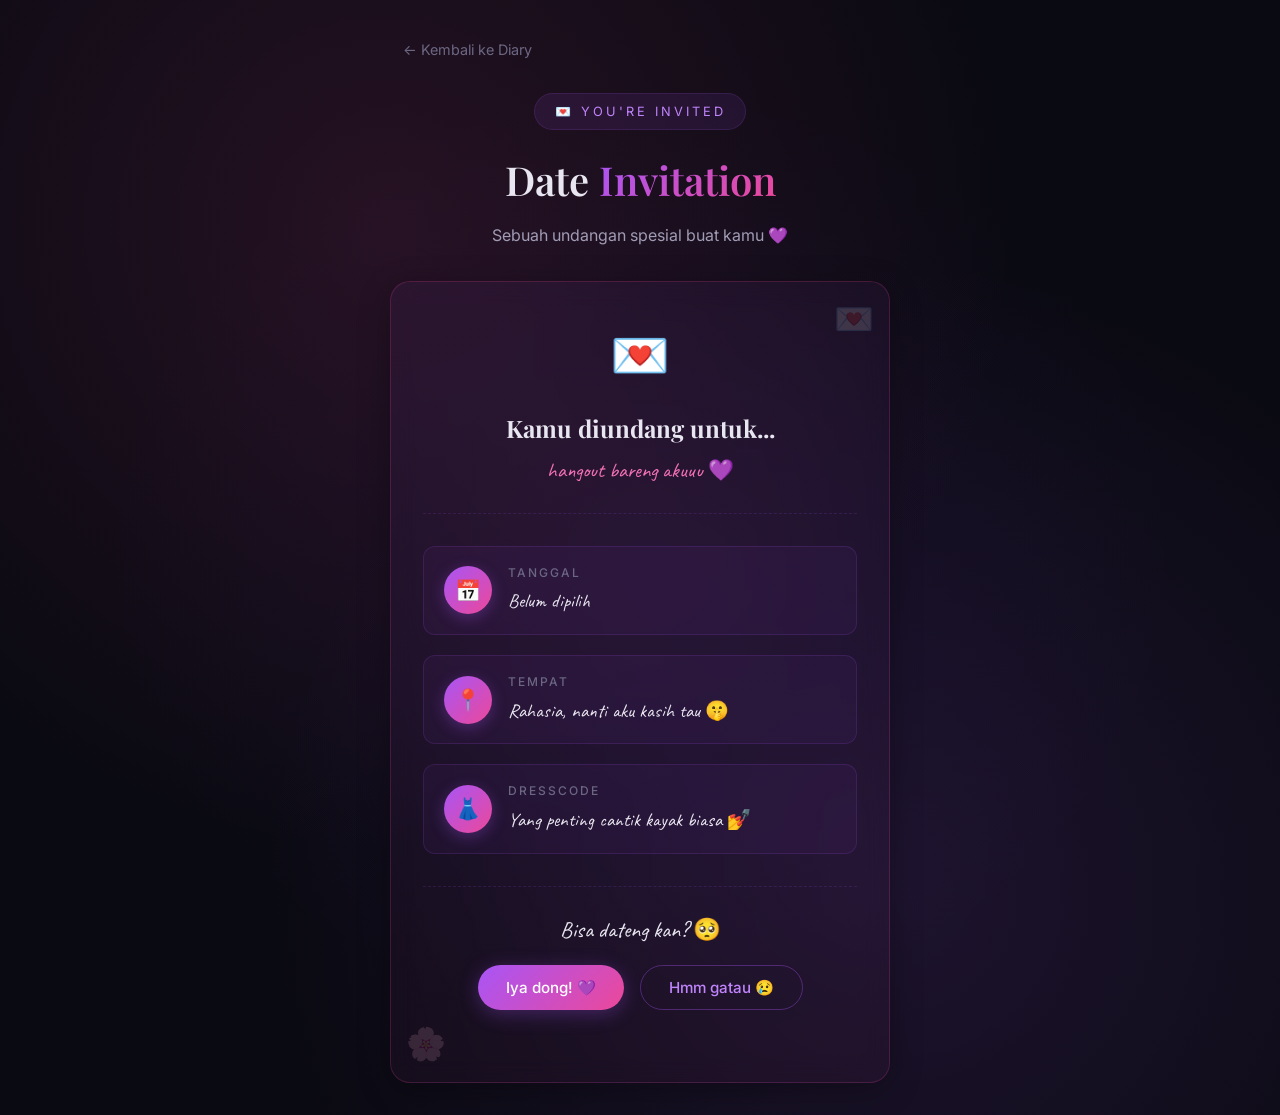
==== invitation.html @ 5a7c2a7c "Add files via upload" ====
<!DOCTYPE html>
<html lang="id" data-theme="dark">

<head>
    <meta charset="UTF-8">
    <meta name="viewport" content="width=device-width, initial-scale=1.0">
    <title>💌 Date Invitation — Kamu Diundang!</title>
    <link rel="preconnect" href="https://fonts.googleapis.com">
    <link rel="preconnect" href="https://fonts.gstatic.com" crossorigin>
    <link href="https://fonts.googleapis.com/css2?family=Caveat:wght@400;600;700&family=Inter:wght@300;400;500;600&family=Playfair+Display:ital,wght@0,400;0,600;1,400&display=swap"
        rel="stylesheet">
    <link rel="stylesheet" href="style.css">
    <style>
        /* Invitation page specific */
        .invite-page {
            min-height: 100vh;
            display: flex;
            align-items: center;
            justify-content: center;
            padding: 2rem 1rem;
            background:
                radial-gradient(ellipse at 30% 20%, rgba(236, 72, 153, 0.12) 0%, transparent 50%),
                radial-gradient(ellipse at 70% 80%, rgba(168, 85, 247, 0.12) 0%, transparent 50%),
                radial-gradient(ellipse at 50% 50%, rgba(124, 58, 237, 0.06) 0%, transparent 60%),
                var(--bg-primary);
        }

        .invite-page-content {
            max-width: 500px;
            width: 100%;
            animation: fadeInUp 1s ease-out;
        }

        .invite-back {
            display: inline-flex;
            align-items: center;
            gap: 0.5rem;
            color: var(--text-muted);
            text-decoration: none;
            font-size: 0.9rem;
            margin-bottom: 1.5rem;
            transition: var(--transition);
            padding: 0.4rem 0.8rem;
            border-radius: var(--radius-sm);
        }

        .invite-back:hover {
            color: var(--accent-light);
            background: rgba(168, 85, 247, 0.1);
        }

        .invite-page-header {
            text-align: center;
            margin-bottom: 2rem;
        }

        .invite-page-tag {
            display: inline-block;
            font-size: 0.8rem;
            letter-spacing: 3px;
            text-transform: uppercase;
            color: var(--accent-light);
            background: rgba(168, 85, 247, 0.1);
            padding: 0.4rem 1.2rem;
            border-radius: var(--radius-xl);
            border: 1px solid var(--border-glass);
            margin-bottom: 1rem;
        }

        .invite-page-title {
            font-family: var(--font-display);
            font-size: 2.5rem;
            font-weight: 600;
        }

        .invite-page-title .accent {
            background: var(--gradient-primary);
            -webkit-background-clip: text;
            -webkit-text-fill-color: transparent;
            background-clip: text;
        }

        .invite-page-desc {
            color: var(--text-secondary);
            font-size: 1rem;
            margin-top: 0.5rem;
        }

        .invite-hearts {
            position: fixed;
            inset: 0;
            pointer-events: none;
            overflow: hidden;
            z-index: 0;
        }

        .floating-heart {
            position: absolute;
            font-size: 1.2rem;
            opacity: 0;
            animation: heartFloat linear infinite;
        }

        @keyframes heartFloat {
            0% { opacity: 0; transform: translateY(100vh) rotate(0deg) scale(0.5); }
            10% { opacity: 0.4; }
            90% { opacity: 0.1; }
            100% { opacity: 0; transform: translateY(-10vh) rotate(360deg) scale(1); }
        }

        @media (max-width: 480px) {
            .invite-page-title { font-size: 2rem; }
        }
    </style>
</head>

<body>
    <!-- Floating hearts -->
    <div class="invite-hearts" id="inviteHearts"></div>

    <!-- Particles -->
    <div class="particles" id="particles"></div>

    <div class="invite-page">
        <div class="invite-page-content" style="position: relative; z-index: 2;">

            <a href="index.html" class="invite-back">← Kembali ke Diary</a>

            <div class="invite-page-header">
                <span class="invite-page-tag">💌 You're Invited</span>
                <h1 class="invite-page-title">Date <span class="accent">Invitation</span></h1>
                <p class="invite-page-desc">Sebuah undangan spesial buat kamu 💜</p>
            </div>

            <div class="invitation-card glass-card cute-card">
                <div class="cute-sticker cute-sticker-1">💌</div>
                <div class="cute-sticker cute-sticker-2">🌸</div>

                <div class="invite-header">
                    <div class="invite-envelope">💌</div>
                    <h3 class="invite-title">Kamu diundang untuk...</h3>
                    <p class="invite-subtitle">hangout bareng akuuu 💜</p>
                </div>

                <div class="invite-details">
                    <div class="invite-detail-item">
                        <div class="invite-icon">📅</div>
                        <div class="invite-info">
                            <span class="invite-label">Tanggal</span>
                            <span class="invite-value" id="inviteDate">Belum dipilih</span>
                        </div>
                    </div>

                    <div class="invite-detail-item">
                        <div class="invite-icon">📍</div>
                        <div class="invite-info">
                            <span class="invite-label">Tempat</span>
                            <span class="invite-value">Rahasia, nanti aku kasih tau 🤫</span>
                        </div>
                    </div>

                    <div class="invite-detail-item">
                        <div class="invite-icon">👗</div>
                        <div class="invite-info">
                            <span class="invite-label">Dresscode</span>
                            <span class="invite-value">Yang penting cantik kayak biasa 💅</span>
                        </div>
                    </div>
                </div>

                <div class="invite-rsvp">
                    <p class="rsvp-question">Bisa dateng kan? 🥺</p>
                    <div class="rsvp-buttons">
                        <button class="btn btn-primary btn-glow" onclick="rsvpAnswer('yes')">
                            Iya dong! 💜
                        </button>
                        <button class="btn btn-secondary" onclick="rsvpAnswer('no')">
                            Hmm gatau 😢
                        </button>
                    </div>
                    <p class="rsvp-status" id="rsvpStatus"></p>
                </div>
            </div>
        </div>
    </div>

    <!-- RSVP Popup -->
    <div class="pick-popup-overlay" id="rsvpPopup">
        <div class="pick-popup-card glass-card">
            <div class="pick-popup-emoji" id="rsvpEmoji">💜</div>
            <h3 class="pick-popup-title" id="rsvpTitle"></h3>
            <p class="pick-popup-msg" id="rsvpMsg"></p>
            <button class="btn btn-primary btn-sm" onclick="closeRsvpPopup()">Oke beb 💜</button>
        </div>
    </div>

    <!-- Toast -->
    <div class="toast-container" id="toastContainer"></div>

    <script>
        // Theme
        const saved = localStorage.getItem('diary_theme') || 'dark';
        document.documentElement.setAttribute('data-theme', saved);

        // Particles
        const pc = document.getElementById('particles');
        for (let i = 0; i < 20; i++) {
            const p = document.createElement('div');
            p.className = 'particle';
            const size = Math.random() * 4 + 1;
            const colors = ['#a855f7', '#c084fc', '#ec4899', '#f472b6', '#818cf8'];
            p.style.cssText = `left:${Math.random()*100}%;width:${size}px;height:${size}px;background:${colors[Math.floor(Math.random()*colors.length)]};animation-duration:${Math.random()*15+10}s;animation-delay:${Math.random()*10}s;`;
            pc.appendChild(p);
        }

        // Floating hearts
        const hc = document.getElementById('inviteHearts');
        const hearts = ['💜', '💕', '💗', '🩷', '✨', '🌸'];
        for (let i = 0; i < 15; i++) {
            const h = document.createElement('div');
            h.className = 'floating-heart';
            h.textContent = hearts[Math.floor(Math.random() * hearts.length)];
            h.style.cssText = `left:${Math.random()*100}%;font-size:${Math.random()*1.5+0.8}rem;animation-duration:${Math.random()*12+8}s;animation-delay:${Math.random()*8}s;`;
            hc.appendChild(h);
        }

        // Load saved date
        const datePick = localStorage.getItem('diary_date_pick');
        if (datePick) {
            document.getElementById('inviteDate').textContent = `Tanggal ${datePick} bulan ini 💜`;
        }

        // Load saved RSVP
        const rsvpSaved = localStorage.getItem('diary_rsvp');
        if (rsvpSaved) {
            document.getElementById('rsvpStatus').textContent = rsvpSaved === 'yes'
                ? 'Kamu udah confirm dateng! 💜 See you beb!'
                : 'Yaudah gapapa, tapi aku tetep nunggu ya 🥺';
        }

        // RSVP
        function rsvpAnswer(answer) {
            localStorage.setItem('diary_rsvp', answer);
            const popup = document.getElementById('rsvpPopup');
            const emoji = document.getElementById('rsvpEmoji');
            const title = document.getElementById('rsvpTitle');
            const msg = document.getElementById('rsvpMsg');
            const status = document.getElementById('rsvpStatus');

            if (answer === 'yes') {
                emoji.textContent = '🥰';
                title.textContent = 'Yeay! Makasih beb!';
                msg.textContent = 'Aku udah ga sabar ketemu kamu! Siap-siap ya 💜';
                status.textContent = 'Kamu udah confirm dateng! 💜 See you beb!';
            } else {
                emoji.textContent = '🥺';
                title.textContent = 'Yahhh...';
                msg.textContent = 'Gapapa beb, tapi aku tetep nunggu kamu ya... 🥺💜';
                status.textContent = 'Yaudah gapapa, tapi aku tetep nunggu ya 🥺';
            }
            popup.classList.add('active');
            document.body.style.overflow = 'hidden';
        }

        function closeRsvpPopup() {
            document.getElementById('rsvpPopup').classList.remove('active');
            document.body.style.overflow = '';
        }
    </script>
</body>

</html>
---- style.css ----
/* ========================================
   RUANG HATI — DIARY WEBSITE v2
   Dark + Light Theme • Cute Aesthetic
   ======================================== */

/* === DARK THEME (default) === */
:root, [data-theme="dark"] {
    --bg-primary: #0a0a12;
    --bg-secondary: #12121e;
    --bg-card: rgba(20, 20, 35, 0.75);
    --bg-glass: rgba(25, 25, 45, 0.6);

    --text-primary: #e8e6f0;
    --text-secondary: #a09cb5;
    --text-muted: #6b6783;

    --accent: #a855f7;
    --accent-light: #c084fc;
    --accent-dark: #7c3aed;
    --accent-glow: rgba(168, 85, 247, 0.3);

    --pink: #ec4899;
    --pink-light: #f472b6;
    --pink-glow: rgba(236, 72, 153, 0.25);

    --gradient-primary: linear-gradient(135deg, #a855f7 0%, #ec4899 100%);
    --gradient-love: linear-gradient(135deg, #ec4899 0%, #f43f5e 50%, #a855f7 100%);

    --border-glass: rgba(168, 85, 247, 0.15);
    --border-hover: rgba(168, 85, 247, 0.35);

    --shadow-glow: 0 0 30px rgba(168, 85, 247, 0.15);
    --shadow-card: 0 8px 32px rgba(0, 0, 0, 0.3);
    --shadow-lg: 0 20px 60px rgba(0, 0, 0, 0.4);

    --card-cute-bg: linear-gradient(160deg, rgba(168, 85, 247, 0.06) 0%, rgba(236, 72, 153, 0.04) 100%);
    --entry-bg: rgba(20, 20, 40, 0.6);
    --lock-bg: rgba(10, 10, 18, 0.97);
}

/* === LIGHT THEME === */
[data-theme="light"] {
    --bg-primary: #faf8ff;
    --bg-secondary: #f3effa;
    --bg-card: rgba(255, 255, 255, 0.85);
    --bg-glass: rgba(255, 255, 255, 0.65);

    --text-primary: #1e1b2e;
    --text-secondary: #5b5470;
    --text-muted: #8e87a5;

    --accent: #9333ea;
    --accent-light: #a855f7;
    --accent-dark: #7c3aed;
    --accent-glow: rgba(147, 51, 234, 0.2);

    --pink: #db2777;
    --pink-light: #ec4899;
    --pink-glow: rgba(219, 39, 119, 0.15);

    --gradient-primary: linear-gradient(135deg, #9333ea 0%, #db2777 100%);
    --gradient-love: linear-gradient(135deg, #db2777 0%, #e11d48 50%, #9333ea 100%);

    --border-glass: rgba(147, 51, 234, 0.15);
    --border-hover: rgba(147, 51, 234, 0.3);

    --shadow-glow: 0 0 30px rgba(147, 51, 234, 0.1);
    --shadow-card: 0 8px 32px rgba(100, 80, 140, 0.1);
    --shadow-lg: 0 20px 60px rgba(100, 80, 140, 0.15);

    --card-cute-bg: linear-gradient(160deg, rgba(147, 51, 234, 0.04) 0%, rgba(219, 39, 119, 0.03) 100%);
    --entry-bg: rgba(255, 255, 255, 0.7);
    --lock-bg: rgba(250, 248, 255, 0.97);
}

/* === SHARED TOKENS === */
:root {
    --radius-sm: 8px;
    --radius-md: 12px;
    --radius-lg: 20px;
    --radius-xl: 28px;
    --font-body: 'Inter', -apple-system, BlinkMacSystemFont, sans-serif;
    --font-display: 'Playfair Display', Georgia, serif;
    --font-handwriting: 'Caveat', cursive;
    --transition: all 0.3s cubic-bezier(0.4, 0, 0.2, 1);
    --transition-slow: all 0.5s cubic-bezier(0.4, 0, 0.2, 1);
}

/* === RESET & BASE === */
*, *::before, *::after { margin: 0; padding: 0; box-sizing: border-box; }
html { scroll-behavior: smooth; font-size: 16px; scrollbar-width: thin; scrollbar-color: var(--accent-dark) var(--bg-primary); }
::-webkit-scrollbar { width: 6px; }
::-webkit-scrollbar-track { background: var(--bg-primary); }
::-webkit-scrollbar-thumb { background: var(--accent-dark); border-radius: 3px; }

body {
    font-family: var(--font-body);
    background: var(--bg-primary);
    color: var(--text-primary);
    line-height: 1.7;
    overflow-x: hidden;
    min-height: 100vh;
    transition: background 0.5s ease, color 0.5s ease;
}

::selection { background: var(--accent); color: white; }

/* === PARTICLES === */
.particles { position: fixed; top: 0; left: 0; width: 100%; height: 100%; z-index: 0; pointer-events: none; overflow: hidden; }
.particle { position: absolute; width: 3px; height: 3px; background: var(--accent-light); border-radius: 50%; opacity: 0; animation: particleFloat linear infinite; }
@keyframes particleFloat {
    0% { opacity: 0; transform: translateY(100vh) scale(0); }
    10% { opacity: 0.5; }
    90% { opacity: 0.15; }
    100% { opacity: 0; transform: translateY(-10vh) scale(1); }
}
[data-theme="light"] .particle { opacity: 0; animation-name: particleFloatLight; }
@keyframes particleFloatLight {
    0% { opacity: 0; transform: translateY(100vh) scale(0); }
    10% { opacity: 0.3; }
    90% { opacity: 0.08; }
    100% { opacity: 0; transform: translateY(-10vh) scale(1); }
}

/* ========================================
   LOCK SCREEN
   ======================================== */
.lock-screen {
    position: fixed;
    inset: 0;
    z-index: 10000;
    display: flex;
    align-items: center;
    justify-content: center;
}

.lock-overlay {
    position: absolute;
    inset: 0;
    background: var(--lock-bg);
    backdrop-filter: blur(30px);
    -webkit-backdrop-filter: blur(30px);
}

.lock-content {
    position: relative;
    z-index: 2;
    text-align: center;
    animation: fadeInUp 0.8s ease-out;
}

.lock-icon {
    font-size: 3.5rem;
    margin-bottom: 1rem;
    animation: lockPulse 2s ease-in-out infinite;
}

@keyframes lockPulse {
    0%, 100% { transform: scale(1); }
    50% { transform: scale(1.1); }
}

.lock-title {
    font-family: var(--font-display);
    font-size: 2rem;
    background: var(--gradient-primary);
    -webkit-background-clip: text;
    -webkit-text-fill-color: transparent;
    background-clip: text;
    margin-bottom: 0.5rem;
}

.lock-subtitle {
    color: var(--text-secondary);
    font-size: 0.9rem;
    margin-bottom: 1.5rem;
}

.pin-dots {
    display: flex;
    gap: 0.75rem;
    justify-content: center;
    margin-bottom: 1.5rem;
}

.pin-dot {
    width: 16px;
    height: 16px;
    border: 2px solid var(--border-hover);
    border-radius: 50%;
    transition: var(--transition);
}

.pin-dot.filled {
    background: var(--gradient-primary);
    border-color: var(--accent);
    box-shadow: 0 0 10px var(--accent-glow);
    transform: scale(1.1);
}

.pin-dot.error {
    border-color: #ef4444;
    background: #ef4444;
    animation: pinShake 0.5s ease;
}

@keyframes pinShake {
    0%, 100% { transform: translateX(0); }
    20%, 60% { transform: translateX(-8px); }
    40%, 80% { transform: translateX(8px); }
}

.pin-pad {
    display: grid;
    grid-template-columns: repeat(3, 70px);
    gap: 0.75rem;
    justify-content: center;
    margin-bottom: 1.5rem;
}

.pin-key {
    width: 70px;
    height: 70px;
    border: 1px solid var(--border-glass);
    border-radius: 50%;
    background: var(--bg-card);
    color: var(--text-primary);
    font-size: 1.4rem;
    font-family: var(--font-body);
    cursor: pointer;
    transition: var(--transition);
    display: flex;
    align-items: center;
    justify-content: center;
}

.pin-key:hover {
    border-color: var(--accent);
    background: rgba(168, 85, 247, 0.15);
    transform: scale(1.05);
}

.pin-key:active { transform: scale(0.95); }
.pin-key-empty { visibility: hidden; }
.pin-key-del { font-size: 1.2rem; }

.lock-hint {
    font-size: 0.8rem;
    color: var(--text-muted);
    margin-bottom: 0.75rem;
    font-style: italic;
}

/* PIN Change Modal */
.pin-change-modal {
    position: absolute;
    inset: 0;
    z-index: 5;
    background: rgba(0, 0, 0, 0.5);
    display: flex;
    align-items: center;
    justify-content: center;
}

.pin-change-card {
    max-width: 320px;
    width: 90%;
}

.pin-change-card h3 {
    font-family: var(--font-handwriting);
    font-size: 1.5rem;
    margin-bottom: 1rem;
    color: var(--text-primary);
}

.pin-input {
    width: 100%;
    background: rgba(255, 255, 255, 0.03);
    border: 1px solid var(--border-glass);
    border-radius: var(--radius-md);
    padding: 0.75rem 1rem;
    color: var(--text-primary);
    font-family: var(--font-body);
    font-size: 1rem;
    text-align: center;
    letter-spacing: 8px;
    margin-bottom: 0.75rem;
    outline: none;
    transition: var(--transition);
}

.pin-input:focus { border-color: var(--accent); box-shadow: 0 0 0 3px var(--accent-glow); }

/* ========================================
   MUSIC PLAYER
   ======================================== */
.music-player {
    position: fixed;
    bottom: 2rem;
    left: 2rem;
    z-index: 900;
}

.music-toggle {
    width: 52px;
    height: 52px;
    border-radius: 50%;
    background: var(--bg-card);
    border: 1px solid var(--border-glass);
    cursor: pointer;
    display: flex;
    align-items: center;
    justify-content: center;
    transition: var(--transition);
    box-shadow: var(--shadow-card);
    position: relative;
    overflow: hidden;
}

.music-toggle:hover {
    border-color: var(--accent);
    transform: scale(1.1);
    box-shadow: var(--shadow-glow);
}

.music-icon { font-size: 1.3rem; }

.music-bars {
    display: none;
    align-items: flex-end;
    gap: 2px;
    height: 18px;
}

.music-bars .bar {
    width: 3px;
    background: var(--accent-light);
    border-radius: 2px;
    animation: musicBar 0.8s ease-in-out infinite;
}

.music-bars .bar:nth-child(1) { height: 8px; animation-delay: 0s; }
.music-bars .bar:nth-child(2) { height: 14px; animation-delay: 0.2s; }
.music-bars .bar:nth-child(3) { height: 10px; animation-delay: 0.4s; }

@keyframes musicBar {
    0%, 100% { transform: scaleY(1); }
    50% { transform: scaleY(0.4); }
}

.music-toggle.playing .music-icon { display: none; }
.music-toggle.playing .music-bars { display: flex; }

/* Song switch button */
.music-switch {
    width: 36px;
    height: 36px;
    border-radius: 50%;
    background: var(--bg-card);
    border: 1px solid var(--border-glass);
    cursor: pointer;
    font-size: 0.9rem;
    display: flex;
    align-items: center;
    justify-content: center;
    transition: var(--transition);
    margin-top: 0.5rem;
    box-shadow: var(--shadow-card);
}

.music-switch:hover {
    border-color: var(--accent);
    transform: scale(1.1);
}

/* Song picker popup */
.song-picker {
    position: absolute;
    bottom: 0;
    left: 60px;
    background: var(--bg-card);
    backdrop-filter: blur(16px);
    -webkit-backdrop-filter: blur(16px);
    border: 1px solid var(--border-glass);
    border-radius: var(--radius-md);
    padding: 0.75rem;
    min-width: 180px;
    box-shadow: var(--shadow-card);
    display: none;
    flex-direction: column;
    gap: 0.4rem;
    animation: pickerIn 0.25s ease-out;
}

.song-picker.active {
    display: flex;
}

@keyframes pickerIn {
    from { opacity: 0; transform: translateX(-10px); }
    to { opacity: 1; transform: translateX(0); }
}

.song-picker-title {
    font-family: var(--font-handwriting);
    font-size: 1.1rem;
    color: var(--accent-light);
    margin-bottom: 0.25rem;
    padding-left: 0.25rem;
}

.song-option {
    display: flex;
    align-items: center;
    gap: 0.6rem;
    padding: 0.5rem 0.75rem;
    border-radius: var(--radius-sm);
    border: 1px solid transparent;
    background: none;
    color: var(--text-secondary);
    font-family: var(--font-body);
    font-size: 0.85rem;
    cursor: pointer;
    transition: var(--transition);
    text-align: left;
    width: 100%;
}

.song-option:hover {
    background: rgba(168, 85, 247, 0.1);
    color: var(--text-primary);
}

.song-option.active {
    background: rgba(168, 85, 247, 0.15);
    border-color: var(--accent);
    color: var(--accent-light);
}

.song-num {
    width: 24px;
    height: 24px;
    border-radius: 50%;
    background: var(--gradient-primary);
    color: white;
    display: flex;
    align-items: center;
    justify-content: center;
    font-size: 0.75rem;
    font-weight: 600;
    flex-shrink: 0;
}

.song-option:not(.active) .song-num {
    background: var(--border-glass);
    color: var(--text-muted);
}

.song-name {
    white-space: nowrap;
    overflow: hidden;
    text-overflow: ellipsis;
}

/* ========================================
   THEME TOGGLE
   ======================================== */
.theme-toggle {
    width: 40px;
    height: 40px;
    border-radius: 50%;
    background: var(--bg-card);
    border: 1px solid var(--border-glass);
    cursor: pointer;
    display: flex;
    align-items: center;
    justify-content: center;
    transition: var(--transition);
    font-size: 1.1rem;
}

.theme-toggle:hover {
    border-color: var(--accent);
    transform: rotate(30deg) scale(1.1);
}

/* ========================================
   NAVBAR
   ======================================== */
.navbar {
    position: fixed;
    top: 0;
    left: 0;
    right: 0;
    z-index: 1000;
    display: flex;
    align-items: center;
    justify-content: space-between;
    padding: 1rem 2rem;
    backdrop-filter: blur(20px);
    -webkit-backdrop-filter: blur(20px);
    background: color-mix(in srgb, var(--bg-primary) 75%, transparent);
    border-bottom: 1px solid var(--border-glass);
    transition: var(--transition);
}

.navbar.scrolled {
    padding: 0.7rem 2rem;
    background: color-mix(in srgb, var(--bg-primary) 92%, transparent);
    box-shadow: var(--shadow-glow);
}

.nav-brand { display: flex; align-items: center; gap: 0.5rem; }
.nav-icon { font-size: 1.5rem; animation: bookPulse 3s ease-in-out infinite; }
@keyframes bookPulse { 0%, 100% { transform: scale(1) rotate(0); } 50% { transform: scale(1.1) rotate(-5deg); } }

.nav-title {
    font-family: var(--font-display);
    font-size: 1.25rem;
    font-weight: 600;
    background: var(--gradient-primary);
    -webkit-background-clip: text;
    -webkit-text-fill-color: transparent;
    background-clip: text;
}

.nav-links { display: flex; gap: 0.5rem; }
.nav-link {
    color: var(--text-secondary);
    text-decoration: none;
    padding: 0.5rem 1rem;
    border-radius: var(--radius-sm);
    font-size: 0.9rem;
    transition: var(--transition);
    position: relative;
}
.nav-link:hover { color: var(--text-primary); background: rgba(168, 85, 247, 0.1); }
.nav-link.active { color: var(--accent-light); background: rgba(168, 85, 247, 0.15); }
.nav-link.active::after {
    content: '';
    position: absolute;
    bottom: 0;
    left: 50%;
    transform: translateX(-50%);
    width: 20px;
    height: 2px;
    background: var(--gradient-primary);
    border-radius: 1px;
}

.nav-right { display: flex; align-items: center; gap: 0.75rem; }

.nav-toggle {
    display: none;
    flex-direction: column;
    gap: 5px;
    background: none;
    border: none;
    cursor: pointer;
    padding: 5px;
}
.nav-toggle span { width: 24px; height: 2px; background: var(--text-primary); border-radius: 1px; transition: var(--transition); }
.nav-toggle.active span:nth-child(1) { transform: rotate(45deg) translate(5px, 5px); }
.nav-toggle.active span:nth-child(2) { opacity: 0; }
.nav-toggle.active span:nth-child(3) { transform: rotate(-45deg) translate(5px, -5px); }

.mobile-menu {
    display: none;
    position: fixed;
    top: 60px;
    left: 0;
    right: 0;
    background: color-mix(in srgb, var(--bg-primary) 95%, transparent);
    backdrop-filter: blur(20px);
    -webkit-backdrop-filter: blur(20px);
    padding: 1rem;
    z-index: 999;
    flex-direction: column;
    gap: 0.5rem;
    border-bottom: 1px solid var(--border-glass);
    transform: translateY(-20px);
    opacity: 0;
    transition: var(--transition);
}
.mobile-menu.active { transform: translateY(0); opacity: 1; }
.mobile-link {
    color: var(--text-secondary);
    text-decoration: none;
    padding: 0.75rem 1rem;
    border-radius: var(--radius-sm);
    font-size: 1rem;
    transition: var(--transition);
}
.mobile-link:hover { background: rgba(168, 85, 247, 0.1); color: var(--text-primary); }

/* ========================================
   HERO
   ======================================== */
.hero {
    min-height: 100vh;
    display: flex;
    align-items: center;
    justify-content: center;
    position: relative;
    overflow: hidden;
    text-align: center;
    background:
        radial-gradient(ellipse at 20% 50%, rgba(168, 85, 247, 0.12) 0%, transparent 50%),
        radial-gradient(ellipse at 80% 50%, rgba(236, 72, 153, 0.08) 0%, transparent 50%),
        radial-gradient(ellipse at 50% 0%, rgba(124, 58, 237, 0.15) 0%, transparent 40%),
        var(--bg-primary);
}
[data-theme="light"] .hero {
    background:
        radial-gradient(ellipse at 20% 50%, rgba(147, 51, 234, 0.08) 0%, transparent 50%),
        radial-gradient(ellipse at 80% 50%, rgba(219, 39, 119, 0.06) 0%, transparent 50%),
        var(--bg-primary);
}

.hero-overlay {
    position: absolute;
    inset: 0;
    background: url('data:image/svg+xml,<svg xmlns="http://www.w3.org/2000/svg" viewBox="0 0 100 100"><defs><radialGradient id="g"><stop offset="0%" stop-color="%23a855f7" stop-opacity="0.03"/><stop offset="100%" stop-color="transparent" stop-opacity="0"/></radialGradient></defs><circle cx="50" cy="50" r="50" fill="url(%23g)"/></svg>');
    background-size: 300px 300px;
    animation: overlayDrift 20s linear infinite;
}
@keyframes overlayDrift { 0% { transform: translate(0, 0); } 100% { transform: translate(-150px, -150px); } }

.hero-content {
    position: relative;
    z-index: 2;
    max-width: 700px;
    padding: 2rem;
    animation: fadeInUp 1.2s ease-out;
}
@keyframes fadeInUp {
    from { opacity: 0; transform: translateY(40px); }
    to { opacity: 1; transform: translateY(0); }
}

.hero-label { font-size: 0.85rem; letter-spacing: 4px; text-transform: uppercase; color: var(--accent-light); margin-bottom: 1.5rem; animation: fadeInUp 1s ease-out 0.2s both; }
.hero-title { font-family: var(--font-display); margin-bottom: 1.5rem; }
.title-line { display: inline-block; font-size: 4.5rem; font-weight: 600; line-height: 1.1; color: var(--text-primary); animation: fadeInUp 1s ease-out 0.4s both; }
.title-line.accent {
    background: var(--gradient-primary);
    -webkit-background-clip: text; -webkit-text-fill-color: transparent; background-clip: text;
    margin: 0 0.3rem; animation-delay: 0.6s;
}
.title-line.small { font-size: 3rem; color: var(--text-muted); font-style: italic; animation-delay: 0.8s; }
.hero-subtitle { font-size: 1.15rem; color: var(--text-secondary); line-height: 1.8; margin-bottom: 2rem; font-weight: 300; animation: fadeInUp 1s ease-out 1s both; }
.hero-cta { display: flex; gap: 1rem; justify-content: center; flex-wrap: wrap; animation: fadeInUp 1s ease-out 1.2s both; }
.hero-date { margin-top: 2.5rem; font-family: var(--font-handwriting); font-size: 1.3rem; color: var(--text-muted); animation: fadeInUp 1s ease-out 1.4s both; }

.scroll-indicator { position: absolute; bottom: 2rem; left: 50%; transform: translateX(-50%); display: flex; flex-direction: column; align-items: center; gap: 0.5rem; color: var(--text-muted); font-size: 0.75rem; animation: fadeInUp 1s ease-out 1.6s both; }
.mouse { width: 24px; height: 38px; border: 2px solid var(--text-muted); border-radius: 12px; position: relative; }
.mouse-wheel { width: 4px; height: 8px; background: var(--accent-light); border-radius: 2px; position: absolute; top: 6px; left: 50%; transform: translateX(-50%); animation: wheelScroll 2s ease-in-out infinite; }
@keyframes wheelScroll { 0%, 100% { transform: translateX(-50%) translateY(0); opacity: 1; } 50% { transform: translateX(-50%) translateY(12px); opacity: 0.3; } }

/* ========================================
   BUTTONS
   ======================================== */
.btn {
    display: inline-flex; align-items: center; gap: 0.5rem;
    padding: 0.75rem 1.75rem;
    border: none; border-radius: var(--radius-xl);
    font-family: var(--font-body); font-size: 0.95rem; font-weight: 500;
    cursor: pointer; text-decoration: none; transition: var(--transition); white-space: nowrap;
}
.btn-sm { padding: 0.5rem 1.25rem; font-size: 0.85rem; }
.btn-primary { background: var(--gradient-primary); color: white; box-shadow: 0 4px 20px var(--accent-glow); }
.btn-primary:hover { transform: translateY(-2px); box-shadow: 0 8px 30px var(--accent-glow), var(--shadow-glow); }
.btn-secondary { background: transparent; color: var(--accent-light); border: 1.5px solid var(--border-hover); }
.btn-secondary:hover { background: rgba(168, 85, 247, 0.1); border-color: var(--accent); transform: translateY(-2px); }
.btn-glow { position: relative; overflow: hidden; }
.btn-glow::before { content: ''; position: absolute; inset: -2px; background: var(--gradient-primary); border-radius: inherit; z-index: -1; opacity: 0; transition: var(--transition); filter: blur(10px); }
.btn-glow:hover::before { opacity: 0.6; }
.btn-love { background: var(--gradient-love); color: white; box-shadow: 0 4px 20px var(--pink-glow); }
.btn-love:hover { transform: translateY(-2px); box-shadow: 0 8px 30px var(--pink-glow); }

/* ========================================
   SECTIONS
   ======================================== */
.section { padding: 6rem 1.5rem; position: relative; }
.container { max-width: 900px; margin: 0 auto; }
.section-header { text-align: center; margin-bottom: 3rem; }
.section-tag {
    display: inline-block; font-size: 0.8rem; letter-spacing: 3px; text-transform: uppercase;
    color: var(--accent-light); background: rgba(168, 85, 247, 0.1);
    padding: 0.4rem 1.2rem; border-radius: var(--radius-xl); border: 1px solid var(--border-glass); margin-bottom: 1rem;
}
.section-title { font-family: var(--font-display); font-size: 2.8rem; font-weight: 600; margin-bottom: 0.75rem; }
.section-title .accent { background: var(--gradient-primary); -webkit-background-clip: text; -webkit-text-fill-color: transparent; background-clip: text; }
.section-desc { font-size: 1.05rem; color: var(--text-secondary); max-width: 550px; margin: 0 auto; font-weight: 300; }

/* ========================================
   GLASS + CUTE CARDS
   ======================================== */
.glass-card {
    background: var(--bg-card);
    backdrop-filter: blur(12px); -webkit-backdrop-filter: blur(12px);
    border: 1px solid var(--border-glass);
    border-radius: var(--radius-lg);
    padding: 2rem;
    transition: var(--transition);
    box-shadow: var(--shadow-card);
}
.glass-card:hover { border-color: var(--border-hover); box-shadow: var(--shadow-card), var(--shadow-glow); }

/* Cute card decorations */
.cute-card {
    position: relative;
    overflow: hidden;
    background: var(--card-cute-bg);
}
.cute-card::before {
    content: '';
    position: absolute;
    top: -50%;
    right: -50%;
    width: 200px;
    height: 200px;
    border-radius: 50%;
    background: radial-gradient(circle, var(--accent-glow) 0%, transparent 70%);
    opacity: 0.3;
    pointer-events: none;
}
.cute-sticker {
    position: absolute;
    font-size: 2rem;
    opacity: 0.15;
    pointer-events: none;
    animation: stickerFloat 4s ease-in-out infinite;
}
.cute-sticker-1 { top: 10px; right: 15px; animation-delay: 0s; }
.cute-sticker-2 { bottom: 10px; left: 15px; animation-delay: 2s; }
@keyframes stickerFloat {
    0%, 100% { transform: translateY(0) rotate(0deg); }
    50% { transform: translateY(-8px) rotate(8deg); }
}

/* ========================================
   DIARY SECTION
   ======================================== */
.diary-section {
    background:
        radial-gradient(ellipse at 0% 50%, rgba(168, 85, 247, 0.06) 0%, transparent 50%),
        var(--bg-secondary);
}

.diary-form-wrapper { margin-bottom: 3rem; }
.form-header { display: flex; align-items: center; justify-content: space-between; flex-wrap: wrap; gap: 1rem; margin-bottom: 1.5rem; }
.form-header h3 { font-family: var(--font-handwriting); font-size: 1.6rem; color: var(--text-primary); }

.mood-selector { display: flex; align-items: center; gap: 0.4rem; flex-wrap: wrap; }
.mood-label { font-size: 0.85rem; color: var(--text-muted); margin-right: 0.25rem; }
.mood-btn {
    font-size: 1.3rem; background: none; border: 2px solid transparent; border-radius: 50%;
    width: 40px; height: 40px; cursor: pointer; display: flex; align-items: center; justify-content: center; transition: var(--transition);
}
.mood-btn:hover { transform: scale(1.2); border-color: var(--border-hover); background: rgba(168, 85, 247, 0.1); }
.mood-btn.selected { border-color: var(--accent); background: rgba(168, 85, 247, 0.2); transform: scale(1.15); box-shadow: 0 0 15px var(--accent-glow); }

.diary-input-title {
    width: 100%; background: rgba(255, 255, 255, 0.03); border: 1px solid var(--border-glass);
    border-radius: var(--radius-md); padding: 0.85rem 1.2rem;
    color: var(--text-primary); font-family: var(--font-body); font-size: 1rem; font-weight: 500;
    margin-bottom: 1rem; transition: var(--transition); outline: none;
}
[data-theme="light"] .diary-input-title { background: rgba(0, 0, 0, 0.02); }
.diary-input-title:focus { border-color: var(--accent); box-shadow: 0 0 0 3px var(--accent-glow); }
.diary-input-title::placeholder { color: var(--text-muted); font-weight: 400; }

.diary-textarea {
    width: 100%; background: rgba(255, 255, 255, 0.03); border: 1px solid var(--border-glass);
    border-radius: var(--radius-md); padding: 1rem 1.2rem;
    color: var(--text-primary); font-family: var(--font-body); font-size: 0.95rem; line-height: 1.8;
    resize: vertical; min-height: 140px; transition: var(--transition); outline: none;
}
[data-theme="light"] .diary-textarea { background: rgba(0, 0, 0, 0.02); }
.diary-textarea:focus { border-color: var(--accent); box-shadow: 0 0 0 3px var(--accent-glow); }
.diary-textarea::placeholder { color: var(--text-muted); }

.form-actions { display: flex; align-items: center; justify-content: space-between; margin-top: 1rem; }
.char-count { font-size: 0.8rem; color: var(--text-muted); }

/* Photo attachment */
.diary-photo-attach { margin-top: 0.75rem; }
.diary-photo-preview {
    position: relative; display: inline-block; margin-top: 0.75rem; border-radius: var(--radius-md); overflow: hidden;
    max-width: 200px; max-height: 200px; border: 2px solid var(--border-glass);
}
.diary-photo-preview img { width: 100%; height: 100%; object-fit: cover; display: block; max-height: 200px; }
.remove-photo-btn {
    position: absolute; top: 5px; right: 5px; width: 26px; height: 26px; border-radius: 50%;
    background: rgba(0,0,0,0.6); border: none; color: white; cursor: pointer; font-size: 0.85rem;
    display: flex; align-items: center; justify-content: center; transition: var(--transition);
}
.remove-photo-btn:hover { background: #ef4444; }

/* ========================================
   DIARY ENTRIES — CUTE CARD STYLE
   ======================================== */
.diary-entries { display: flex; flex-direction: column; gap: 1.5rem; }

.diary-entry {
    position: relative;
    animation: fadeInUp 0.5s ease-out;
}

.diary-entry .entry-card {
    background: var(--entry-bg);
    border: 1px solid var(--border-glass);
    border-radius: var(--radius-lg);
    padding: 1.5rem;
    transition: var(--transition);
    position: relative;
    overflow: hidden;
}

/* Cute tape decoration on top */
.diary-entry .entry-card::before {
    content: '';
    position: absolute;
    top: -2px;
    left: 50%;
    transform: translateX(-50%);
    width: 60px;
    height: 22px;
    background: var(--gradient-primary);
    opacity: 0.35;
    border-radius: 0 0 8px 8px;
}

/* Cute corner decoration */
.diary-entry .entry-card::after {
    content: '✦';
    position: absolute;
    bottom: 8px;
    right: 12px;
    font-size: 1rem;
    opacity: 0.1;
    color: var(--accent);
}

.diary-entry .entry-card:hover {
    border-color: var(--border-hover);
    transform: translateY(-4px) rotate(-0.3deg);
    box-shadow: var(--shadow-glow), 0 12px 40px rgba(0,0,0,0.15);
}

.entry-header { display: flex; align-items: center; justify-content: space-between; margin-bottom: 1rem; margin-top: 0.5rem; }
.entry-meta { display: flex; align-items: center; gap: 0.75rem; }
.entry-mood { font-size: 1.5rem; }
.entry-date { font-family: var(--font-handwriting); font-size: 1rem; color: var(--text-muted); }
.entry-title { font-family: var(--font-display); font-size: 1.3rem; font-weight: 600; margin-bottom: 0.5rem; }
.entry-content { color: var(--text-secondary); font-size: 0.95rem; line-height: 1.8; white-space: pre-wrap; }

.entry-photo {
    margin-top: 1rem;
    border-radius: var(--radius-md);
    overflow: hidden;
    max-height: 300px;
    cursor: pointer;
}
.entry-photo img {
    width: 100%;
    max-height: 300px;
    object-fit: cover;
    border-radius: var(--radius-md);
    transition: var(--transition);
}
.entry-photo img:hover { transform: scale(1.02); }

.entry-delete {
    background: none; border: none; color: var(--text-muted); cursor: pointer;
    font-size: 1.1rem; padding: 0.25rem; border-radius: 50%; transition: var(--transition); opacity: 0;
}
.diary-entry:hover .entry-delete { opacity: 1; }
.entry-delete:hover { color: #ef4444; background: rgba(239, 68, 68, 0.1); }

/* ========================================
   GALLERY
   ======================================== */
.gallery-section {
    background:
        radial-gradient(ellipse at 100% 50%, rgba(236, 72, 153, 0.06) 0%, transparent 50%),
        var(--bg-primary);
}

.upload-area { text-align: center; border: 2px dashed var(--border-glass); cursor: pointer; margin-bottom: 2rem; transition: var(--transition); }
.upload-area:hover, .upload-area.dragover { border-color: var(--accent); background: rgba(168, 85, 247, 0.05); }

.upload-content { padding: 1rem 0; }
.upload-icon { font-size: 3rem; margin-bottom: 1rem; animation: bounceGentle 2s ease-in-out infinite; }
@keyframes bounceGentle { 0%, 100% { transform: translateY(0); } 50% { transform: translateY(-8px); } }
.upload-content h3 { font-family: var(--font-display); font-size: 1.3rem; margin-bottom: 0.5rem; }
.upload-content p { color: var(--text-muted); font-size: 0.9rem; margin-bottom: 1rem; }

.caption-form { margin-bottom: 2rem; text-align: center; }
.preview-img-wrapper { margin-bottom: 1.5rem; border-radius: var(--radius-md); overflow: hidden; max-height: 300px; display: flex; justify-content: center; background: rgba(0,0,0,0.2); }
.preview-img-wrapper img { max-width: 100%; max-height: 300px; object-fit: contain; border-radius: var(--radius-md); }

/* Gallery Grid - cuter with rounded corners and polaroid style */
.gallery-grid { display: grid; grid-template-columns: repeat(auto-fill, minmax(220px, 1fr)); gap: 1.5rem; }

.gallery-item {
    position: relative;
    border-radius: var(--radius-lg);
    overflow: hidden;
    cursor: pointer;
    animation: fadeInUp 0.5s ease-out;
    background: var(--entry-bg);
    border: 1px solid var(--border-glass);
    padding: 0.6rem;
    padding-bottom: 0;
    transition: var(--transition);
}

.gallery-item:hover {
    transform: translateY(-6px) rotate(-1deg);
    box-shadow: var(--shadow-glow), 0 15px 40px rgba(0,0,0,0.2);
    border-color: var(--border-hover);
}

.gallery-item .photo-wrapper {
    border-radius: var(--radius-md);
    overflow: hidden;
    aspect-ratio: 1;
}

.gallery-item .photo-wrapper img {
    width: 100%; height: 100%; object-fit: cover; transition: var(--transition-slow);
}
.gallery-item:hover .photo-wrapper img { transform: scale(1.05); }

.gallery-item .photo-info {
    padding: 0.75rem 0.25rem;
    text-align: center;
}

.gallery-item .photo-caption {
    font-family: var(--font-handwriting);
    font-size: 1.1rem;
    color: var(--text-primary);
}

.gallery-item .photo-date {
    font-size: 0.75rem;
    color: var(--text-muted);
    margin-top: 0.15rem;
}

.photo-delete-btn {
    position: absolute; top: 0.75rem; right: 0.75rem; width: 28px; height: 28px; border-radius: 50%;
    background: rgba(0,0,0,0.5); border: none; color: white; cursor: pointer; font-size: 0.8rem;
    display: flex; align-items: center; justify-content: center; opacity: 0; transition: var(--transition);
}
.gallery-item:hover .photo-delete-btn { opacity: 1; }
.photo-delete-btn:hover { background: rgba(239, 68, 68, 0.7); }

/* Empty state */
.empty-state { text-align: center; padding: 3rem 1rem; color: var(--text-muted); }
.empty-state .empty-icon { font-size: 3rem; margin-bottom: 1rem; opacity: 0.5; }
.empty-state h3 { font-family: var(--font-handwriting); font-size: 1.5rem; margin-bottom: 0.5rem; color: var(--text-secondary); }
.empty-state p { font-size: 0.9rem; }

/* ========================================
   VIDEO RECAP SECTION
   ======================================== */
.video-section {
    background:
        radial-gradient(ellipse at 50% 30%, rgba(168, 85, 247, 0.1) 0%, transparent 50%),
        radial-gradient(ellipse at 50% 80%, rgba(236, 72, 153, 0.06) 0%, transparent 50%),
        var(--bg-primary);
}

.video-wrapper {
    padding: 1rem;
}

.video-container {
    position: relative;
    border-radius: var(--radius-md);
    overflow: hidden;
    background: #000;
    aspect-ratio: 9 / 16;
    max-width: 400px;
    margin: 0 auto;
}

.video-container video {
    width: 100%;
    height: 100%;
    object-fit: contain;
    display: block;
    border-radius: var(--radius-md);
}

.video-play-overlay {
    position: absolute;
    inset: 0;
    display: flex;
    flex-direction: column;
    align-items: center;
    justify-content: center;
    gap: 1rem;
    background: rgba(0, 0, 0, 0.45);
    cursor: pointer;
    transition: var(--transition);
    z-index: 2;
}

.video-play-overlay:hover {
    background: rgba(0, 0, 0, 0.35);
}

.video-play-overlay:hover .play-btn-circle {
    transform: scale(1.15);
    box-shadow: 0 0 40px var(--accent-glow), 0 0 80px rgba(168, 85, 247, 0.15);
}

.play-btn-circle {
    width: 80px;
    height: 80px;
    border-radius: 50%;
    background: var(--gradient-primary);
    display: flex;
    align-items: center;
    justify-content: center;
    box-shadow: 0 0 30px var(--accent-glow);
    transition: var(--transition);
    animation: playPulse 2.5s ease-in-out infinite;
}

.play-btn-circle svg {
    margin-left: 4px;
}

@keyframes playPulse {
    0%, 100% { box-shadow: 0 0 20px var(--accent-glow); }
    50% { box-shadow: 0 0 40px var(--accent-glow), 0 0 60px rgba(168, 85, 247, 0.1); }
}

.play-label {
    font-family: var(--font-handwriting);
    font-size: 1.3rem;
    color: white;
    text-shadow: 0 2px 8px rgba(0, 0, 0, 0.5);
}

.video-play-overlay.hidden {
    opacity: 0;
    pointer-events: none;
}

/* ========================================
   LOVE NOTES / PESAN SAYANG
   ======================================== */
.love-section {
    background:
        radial-gradient(ellipse at 50% 0%, rgba(236, 72, 153, 0.1) 0%, transparent 50%),
        radial-gradient(ellipse at 50% 100%, rgba(168, 85, 247, 0.06) 0%, transparent 50%),
        var(--bg-secondary);
}

.love-form { margin-bottom: 3rem; border: 1px solid rgba(236, 72, 153, 0.2); }
.love-form:hover { border-color: rgba(236, 72, 153, 0.4); box-shadow: 0 0 30px rgba(236, 72, 153, 0.1); }
.love-form .form-header h3 { color: var(--pink-light); }

.love-notes-list { display: flex; flex-direction: column; gap: 1.5rem; }

.love-note { position: relative; animation: fadeInUp 0.5s ease-out; }
.love-note .note-card {
    background: linear-gradient(135deg, rgba(236, 72, 153, 0.05) 0%, rgba(168, 85, 247, 0.05) 100%);
    border: 1px solid rgba(236, 72, 153, 0.15);
    border-radius: var(--radius-lg);
    padding: 1.5rem;
    position: relative;
    overflow: hidden;
    transition: var(--transition);
}
.love-note .note-card:hover { border-color: rgba(236, 72, 153, 0.3); transform: translateY(-3px); box-shadow: 0 10px 30px rgba(236, 72, 153, 0.1); }
.love-note .note-card::before { content: '💜'; position: absolute; top: -10px; right: -10px; font-size: 4rem; opacity: 0.05; transform: rotate(15deg); }

.note-header { display: flex; align-items: center; justify-content: space-between; margin-bottom: 1rem; flex-wrap: wrap; gap: 0.5rem; }
.note-author { display: flex; align-items: center; gap: 0.5rem; }
.note-author-avatar { width: 36px; height: 36px; border-radius: 50%; background: var(--gradient-love); display: flex; align-items: center; justify-content: center; font-size: 1rem; }
.note-author-name { font-family: var(--font-handwriting); font-size: 1.3rem; color: var(--pink-light); }
.note-date { font-family: var(--font-handwriting); font-size: 0.95rem; color: var(--text-muted); }
.note-content { color: var(--text-secondary); font-size: 0.95rem; line-height: 1.8; white-space: pre-wrap; font-style: italic; }

.note-photo {
    margin-top: 1rem;
    border-radius: var(--radius-md);
    overflow: hidden;
    max-height: 300px;
    cursor: pointer;
}
.note-photo img {
    width: 100%;
    max-height: 300px;
    object-fit: cover;
    border-radius: var(--radius-md);
    transition: var(--transition);
}
.note-photo img:hover { transform: scale(1.02); }

.note-delete {
    position: absolute; top: 1rem; right: 1rem;
    background: none; border: none; color: var(--text-muted); cursor: pointer;
    font-size: 1rem; padding: 0.25rem; border-radius: 50%; transition: var(--transition); opacity: 0;
}
.love-note:hover .note-delete { opacity: 1; }
.note-delete:hover { color: #ef4444; background: rgba(239, 68, 68, 0.1); }

/* ========================================
   LIGHTBOX
   ======================================== */
.lightbox {
    position: fixed; inset: 0; z-index: 9999;
    background: rgba(0,0,0,0.92); backdrop-filter: blur(20px); -webkit-backdrop-filter: blur(20px);
    display: none; align-items: center; justify-content: center;
    opacity: 0; transition: opacity 0.3s ease;
}
.lightbox.active { display: flex; opacity: 1; }
.lightbox-close {
    position: absolute; top: 1.5rem; right: 1.5rem;
    width: 44px; height: 44px; border-radius: 50%;
    background: rgba(255,255,255,0.1); border: 1px solid rgba(255,255,255,0.2);
    color: white; font-size: 1.2rem; cursor: pointer; transition: var(--transition);
    display: flex; align-items: center; justify-content: center;
}
.lightbox-close:hover { background: rgba(255,255,255,0.2); transform: rotate(90deg); }
.lightbox-content { max-width: 90vw; max-height: 90vh; text-align: center; }
.lightbox-content img { max-width: 100%; max-height: 80vh; object-fit: contain; border-radius: var(--radius-md); box-shadow: var(--shadow-lg); }
.lightbox-caption { margin-top: 1rem; color: var(--text-secondary); font-family: var(--font-handwriting); font-size: 1.2rem; }

/* ========================================
   TOAST
   ======================================== */
.toast-container { position: fixed; bottom: 2rem; right: 2rem; z-index: 10000; display: flex; flex-direction: column; gap: 0.75rem; }
.toast {
    background: var(--bg-card); border: 1px solid var(--border-glass); border-radius: var(--radius-md);
    padding: 1rem 1.5rem; color: var(--text-primary); font-size: 0.9rem; box-shadow: var(--shadow-card);
    display: flex; align-items: center; gap: 0.75rem; animation: toastIn 0.4s ease-out;
    backdrop-filter: blur(12px); -webkit-backdrop-filter: blur(12px); min-width: 250px;
}
.toast.success { border-left: 3px solid #22c55e; }
.toast.error { border-left: 3px solid #ef4444; }
.toast.info { border-left: 3px solid var(--accent); }
@keyframes toastIn { from { transform: translateX(100%); opacity: 0; } to { transform: translateX(0); opacity: 1; } }
@keyframes toastOut { from { transform: translateX(0); opacity: 1; } to { transform: translateX(100%); opacity: 0; } }

/* ========================================
   FOOTER
   ======================================== */
.footer {
    background: var(--bg-primary); border-top: 1px solid var(--border-glass);
    padding: 3rem 1.5rem; text-align: center;
}
.footer-quote { max-width: 500px; margin: 0 auto 1.5rem; }
.footer-quote p { font-family: var(--font-display); font-style: italic; font-size: 1.1rem; color: var(--text-secondary); line-height: 1.6; }
.footer-brand { font-family: var(--font-handwriting); font-size: 1.3rem; color: var(--accent-light); margin-bottom: 0.5rem; }
.footer-copy { font-size: 0.8rem; color: var(--text-muted); }

/* ========================================
   PICK NUMBER BUTTONS & POPUP
   ======================================== */
.pick-buttons {
    display: flex;
    align-items: center;
    justify-content: center;
    gap: 1rem;
    margin-top: 1rem;
}

.btn-pick {
    width: 64px;
    height: 64px;
    border-radius: 50%;
    background: var(--gradient-primary);
    color: white;
    font-size: 1.4rem;
    font-weight: 700;
    font-family: var(--font-body);
    border: none;
    cursor: pointer;
    transition: var(--transition);
    box-shadow: 0 4px 20px var(--accent-glow);
    position: relative;
    overflow: hidden;
}

.btn-pick::before {
    content: '';
    position: absolute;
    inset: -2px;
    background: var(--gradient-love);
    border-radius: 50%;
    z-index: -1;
    opacity: 0;
    transition: var(--transition);
    filter: blur(8px);
}

.btn-pick:hover {
    transform: scale(1.15) rotate(-5deg);
    box-shadow: 0 8px 30px var(--accent-glow);
}

.btn-pick:hover::before {
    opacity: 0.6;
}

.btn-pick:active {
    transform: scale(0.95);
}

.pick-or {
    color: var(--text-muted);
    font-family: var(--font-handwriting);
    font-size: 1.2rem;
}

/* Pick Popup */
.pick-popup-overlay {
    position: fixed;
    inset: 0;
    z-index: 9999;
    background: rgba(0, 0, 0, 0.6);
    backdrop-filter: blur(8px);
    -webkit-backdrop-filter: blur(8px);
    display: none;
    align-items: center;
    justify-content: center;
}

.pick-popup-overlay.active {
    display: flex;
}

.pick-popup-card {
    text-align: center;
    max-width: 350px;
    width: 90%;
    padding: 2.5rem 2rem;
    animation: popIn 0.4s cubic-bezier(0.175, 0.885, 0.32, 1.275);
}

@keyframes popIn {
    from { opacity: 0; transform: scale(0.7) translateY(20px); }
    to { opacity: 1; transform: scale(1) translateY(0); }
}

.pick-popup-emoji {
    font-size: 3.5rem;
    margin-bottom: 0.75rem;
    animation: pickBounce 1s ease-in-out infinite;
}

@keyframes pickBounce {
    0%, 100% { transform: scale(1); }
    50% { transform: scale(1.2) rotate(10deg); }
}

.pick-popup-title {
    font-family: var(--font-display);
    font-size: 1.6rem;
    background: var(--gradient-primary);
    -webkit-background-clip: text;
    -webkit-text-fill-color: transparent;
    background-clip: text;
    margin-bottom: 0.75rem;
}

.pick-popup-msg {
    color: var(--text-secondary);
    font-size: 1rem;
    margin-bottom: 1.5rem;
    font-family: var(--font-handwriting);
    font-size: 1.3rem;
}

/* ========================================
   DATE INVITATION
   ======================================== */
.invitation-section {
    background:
        radial-gradient(ellipse at 30% 30%, rgba(236, 72, 153, 0.08) 0%, transparent 50%),
        radial-gradient(ellipse at 70% 70%, rgba(168, 85, 247, 0.08) 0%, transparent 50%),
        var(--bg-secondary);
}

.invitation-card {
    max-width: 550px;
    margin: 0 auto;
    text-align: center;
    border: 1.5px solid rgba(236, 72, 153, 0.2);
}

.invitation-card:hover {
    border-color: rgba(236, 72, 153, 0.4);
    box-shadow: 0 0 40px rgba(236, 72, 153, 0.1), var(--shadow-glow);
}

.invite-header {
    margin-bottom: 2rem;
    padding-bottom: 1.5rem;
    border-bottom: 1px dashed var(--border-glass);
}

.invite-envelope {
    font-size: 3rem;
    margin-bottom: 0.75rem;
    animation: envelopeBounce 2s ease-in-out infinite;
}

@keyframes envelopeBounce {
    0%, 100% { transform: translateY(0) rotate(0deg); }
    25% { transform: translateY(-8px) rotate(-5deg); }
    75% { transform: translateY(-4px) rotate(5deg); }
}

.invite-title {
    font-family: var(--font-display);
    font-size: 1.5rem;
    color: var(--text-primary);
    margin-bottom: 0.3rem;
}

.invite-subtitle {
    font-family: var(--font-handwriting);
    font-size: 1.3rem;
    color: var(--pink-light);
}

.invite-details {
    display: flex;
    flex-direction: column;
    gap: 1.25rem;
    margin-bottom: 2rem;
}

.invite-detail-item {
    display: flex;
    align-items: center;
    gap: 1rem;
    padding: 1rem 1.25rem;
    background: rgba(168, 85, 247, 0.05);
    border: 1px solid var(--border-glass);
    border-radius: var(--radius-md);
    transition: var(--transition);
    text-align: left;
}

.invite-detail-item:hover {
    border-color: var(--border-hover);
    background: rgba(168, 85, 247, 0.08);
    transform: translateX(4px);
}

.invite-icon {
    width: 48px;
    height: 48px;
    border-radius: 50%;
    background: var(--gradient-primary);
    display: flex;
    align-items: center;
    justify-content: center;
    font-size: 1.3rem;
    flex-shrink: 0;
    box-shadow: 0 4px 15px var(--accent-glow);
}

.invite-info {
    display: flex;
    flex-direction: column;
    gap: 0.15rem;
}

.invite-label {
    font-size: 0.75rem;
    text-transform: uppercase;
    letter-spacing: 2px;
    color: var(--text-muted);
    font-weight: 500;
}

.invite-value {
    font-family: var(--font-handwriting);
    font-size: 1.2rem;
    color: var(--text-primary);
}

.invite-rsvp {
    padding-top: 1.5rem;
    border-top: 1px dashed var(--border-glass);
}

.rsvp-question {
    font-family: var(--font-handwriting);
    font-size: 1.4rem;
    color: var(--text-primary);
    margin-bottom: 1rem;
}

.rsvp-buttons {
    display: flex;
    gap: 1rem;
    justify-content: center;
    flex-wrap: wrap;
}

.rsvp-status {
    margin-top: 1rem;
    font-family: var(--font-handwriting);
    font-size: 1.2rem;
    color: var(--accent-light);
    min-height: 1.5rem;
}

/* ========================================
   DATE BANNER (hero)
   ======================================== */
.date-banner {
    margin-top: 1.5rem;
    padding: 0.75rem 1.5rem;
    background: var(--bg-card);
    border: 1.5px solid var(--accent);
    border-radius: var(--radius-xl);
    display: inline-flex;
    align-items: center;
    gap: 0.6rem;
    box-shadow: 0 0 20px var(--accent-glow);
    animation: fadeInUp 0.8s ease-out, bannerGlow 2s ease-in-out infinite;
}

@keyframes bannerGlow {
    0%, 100% { box-shadow: 0 0 15px var(--accent-glow); }
    50% { box-shadow: 0 0 30px var(--accent-glow), 0 0 50px rgba(168, 85, 247, 0.1); }
}

.date-banner-icon {
    font-size: 1.3rem;
    animation: pickBounce 1.5s ease-in-out infinite;
}

.date-banner-text {
    font-family: var(--font-handwriting);
    font-size: 1.25rem;
    color: var(--accent-light);
}

/* ========================================
   RESPONSIVE
   ======================================== */
@media (max-width: 768px) {
    .nav-links { display: none; }
    .nav-toggle { display: flex; }
    .mobile-menu { display: flex; }
    .title-line { font-size: 3rem; }
    .title-line.small { font-size: 2rem; }
    .section-title { font-size: 2.2rem; }
    .hero-cta { flex-direction: column; align-items: center; }
    .mood-selector { flex-wrap: wrap; }
    .form-header { flex-direction: column; align-items: flex-start; }
    .gallery-grid { grid-template-columns: repeat(auto-fill, minmax(150px, 1fr)); gap: 0.75rem; }
    .glass-card { padding: 1.25rem; }
    .toast-container { left: 1rem; right: 1rem; bottom: 1rem; }
    .toast { min-width: auto; }
    .music-player { bottom: 1rem; left: 1rem; }
    .music-toggle { width: 44px; height: 44px; }
    .pin-pad { grid-template-columns: repeat(3, 60px); gap: 0.5rem; }
    .pin-key { width: 60px; height: 60px; font-size: 1.2rem; }
}
@media (max-width: 480px) {
    .title-line { font-size: 2.5rem; }
    .title-line.small { font-size: 1.5rem; }
    .section-title { font-size: 1.8rem; }
    .navbar { padding: 0.75rem 1rem; }
}
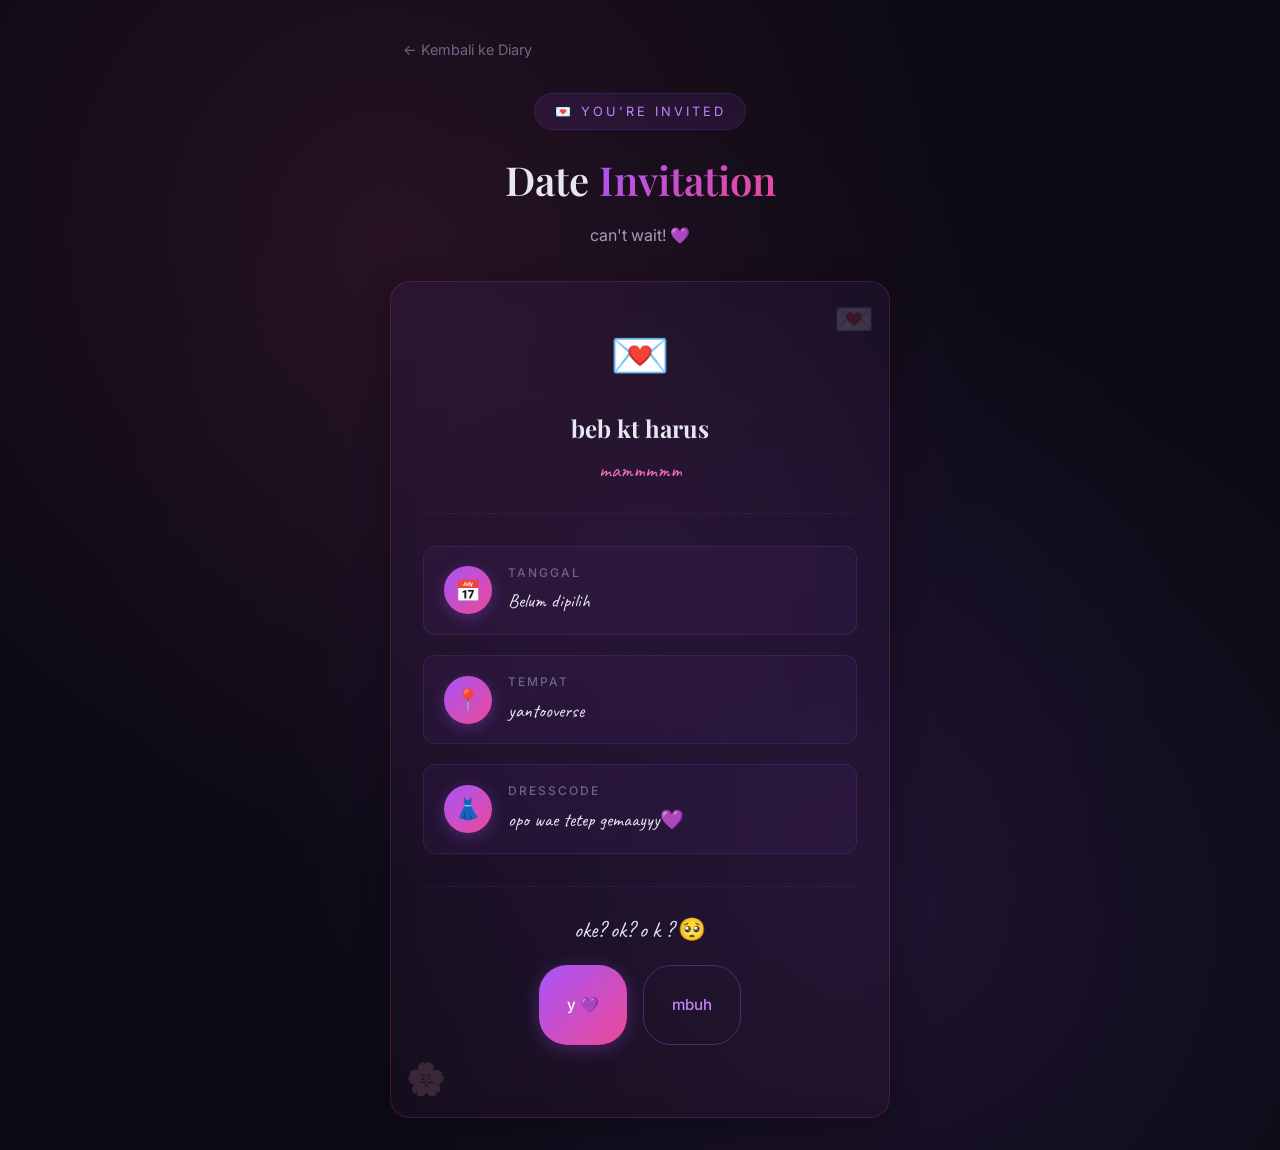
==== commit 52590143: "Add files via upload" ====
--- a/invitation.html
+++ b/invitation.html
@@ -4,10 +4,11 @@
 <head>
     <meta charset="UTF-8">
     <meta name="viewport" content="width=device-width, initial-scale=1.0">
-    <title>💌 Date Invitation — Kamu Diundang!</title>
+    <title>💌 Date Invitation — mamm</title>
     <link rel="preconnect" href="https://fonts.googleapis.com">
     <link rel="preconnect" href="https://fonts.gstatic.com" crossorigin>
-    <link href="https://fonts.googleapis.com/css2?family=Caveat:wght@400;600;700&family=Inter:wght@300;400;500;600&family=Playfair+Display:ital,wght@0,400;0,600;1,400&display=swap"
+    <link
+        href="https://fonts.googleapis.com/css2?family=Caveat:wght@400;600;700&family=Inter:wght@300;400;500;600&family=Playfair+Display:ital,wght@0,400;0,600;1,400&display=swap"
         rel="stylesheet">
     <link rel="stylesheet" href="style.css">
     <style>
@@ -102,14 +103,29 @@
         }
 
         @keyframes heartFloat {
-            0% { opacity: 0; transform: translateY(100vh) rotate(0deg) scale(0.5); }
-            10% { opacity: 0.4; }
-            90% { opacity: 0.1; }
-            100% { opacity: 0; transform: translateY(-10vh) rotate(360deg) scale(1); }
+            0% {
+                opacity: 0;
+                transform: translateY(100vh) rotate(0deg) scale(0.5);
+            }
+
+            10% {
+                opacity: 0.4;
+            }
+
+            90% {
+                opacity: 0.1;
+            }
+
+            100% {
+                opacity: 0;
+                transform: translateY(-10vh) rotate(360deg) scale(1);
+            }
         }
 
         @media (max-width: 480px) {
-            .invite-page-title { font-size: 2rem; }
+            .invite-page-title {
+                font-size: 2rem;
+            }
         }
     </style>
 </head>
@@ -129,7 +145,7 @@
             <div class="invite-page-header">
                 <span class="invite-page-tag">💌 You're Invited</span>
                 <h1 class="invite-page-title">Date <span class="accent">Invitation</span></h1>
-                <p class="invite-page-desc">Sebuah undangan spesial buat kamu 💜</p>
+                <p class="invite-page-desc">can't wait! 💜</p>
             </div>
 
             <div class="invitation-card glass-card cute-card">
@@ -138,8 +154,8 @@
 
                 <div class="invite-header">
                     <div class="invite-envelope">💌</div>
-                    <h3 class="invite-title">Kamu diundang untuk...</h3>
-                    <p class="invite-subtitle">hangout bareng akuuu 💜</p>
+                    <h3 class="invite-title">beb kt harus</h3>
+                    <p class="invite-subtitle">mammmmm</p>
                 </div>
 
                 <div class="invite-details">
@@ -155,7 +171,7 @@
                         <div class="invite-icon">📍</div>
                         <div class="invite-info">
                             <span class="invite-label">Tempat</span>
-                            <span class="invite-value">Rahasia, nanti aku kasih tau 🤫</span>
+                            <span class="invite-value">yantooverse</span>
                         </div>
                     </div>
 
@@ -163,21 +179,24 @@
                         <div class="invite-icon">👗</div>
                         <div class="invite-info">
                             <span class="invite-label">Dresscode</span>
-                            <span class="invite-value">Yang penting cantik kayak biasa 💅</span>
+                            <span class="invite-value">opo wae tetep gemaayyy💜</span>
                         </div>
                     </div>
                 </div>
 
                 <div class="invite-rsvp">
-                    <p class="rsvp-question">Bisa dateng kan? 🥺</p>
-                    <div class="rsvp-buttons">
-                        <button class="btn btn-primary btn-glow" onclick="rsvpAnswer('yes')">
-                            Iya dong! 💜
+                    <p class="rsvp-question" id="rsvpQuestion">oke? ok? o k ? 🥺</p>
+                    <div class="rsvp-buttons" id="rsvpArea" style="position:relative; min-height:80px;">
+                        <button class="btn btn-primary btn-glow" id="rsvpYes" onclick="rsvpAnswer('yes')">
+                            y 💜
                         </button>
-                        <button class="btn btn-secondary" onclick="rsvpAnswer('no')">
-                            Hmm gatau 😢
+                        <button class="btn btn-secondary" id="rsvpNo" style="transition: all 0.3s ease;">
+                            mbuh
                         </button>
                     </div>
+                    <p class="rsvp-taunt" id="rsvpTaunt"
+                        style="display:none; font-family:var(--font-handwriting); color:var(--pink-light); font-size:1.1rem; margin-top:0.75rem;">
+                    </p>
                     <p class="rsvp-status" id="rsvpStatus"></p>
                 </div>
             </div>
@@ -209,7 +228,7 @@
             p.className = 'particle';
             const size = Math.random() * 4 + 1;
             const colors = ['#a855f7', '#c084fc', '#ec4899', '#f472b6', '#818cf8'];
-            p.style.cssText = `left:${Math.random()*100}%;width:${size}px;height:${size}px;background:${colors[Math.floor(Math.random()*colors.length)]};animation-duration:${Math.random()*15+10}s;animation-delay:${Math.random()*10}s;`;
+            p.style.cssText = `left:${Math.random() * 100}%;width:${size}px;height:${size}px;background:${colors[Math.floor(Math.random() * colors.length)]};animation-duration:${Math.random() * 15 + 10}s;animation-delay:${Math.random() * 10}s;`;
             pc.appendChild(p);
         }
 
@@ -220,7 +239,7 @@
             const h = document.createElement('div');
             h.className = 'floating-heart';
             h.textContent = hearts[Math.floor(Math.random() * hearts.length)];
-            h.style.cssText = `left:${Math.random()*100}%;font-size:${Math.random()*1.5+0.8}rem;animation-duration:${Math.random()*12+8}s;animation-delay:${Math.random()*8}s;`;
+            h.style.cssText = `left:${Math.random() * 100}%;font-size:${Math.random() * 1.5 + 0.8}rem;animation-duration:${Math.random() * 12 + 8}s;animation-delay:${Math.random() * 8}s;`;
             hc.appendChild(h);
         }
 
@@ -234,30 +253,70 @@
         const rsvpSaved = localStorage.getItem('diary_rsvp');
         if (rsvpSaved) {
             document.getElementById('rsvpStatus').textContent = rsvpSaved === 'yes'
-                ? 'Kamu udah confirm dateng! 💜 See you beb!'
-                : 'Yaudah gapapa, tapi aku tetep nunggu ya 🥺';
-        }
-
-        // RSVP
+                ? 'yaaayyyyy'
+                : ''; // Removed 'moh🥺' as it's handled by taunt now
+        }
+
+        // RSVP — runaway no button!
+        let noAttempts = 0;
+        const taunts = [
+            'Eits, ga bisa pencet! 😜',
+            'Coba lagi dong wkwk 😂',
+            'Udah deh, pencet yg iya aja 💜'
+        ];
+        const noBtn = document.getElementById('rsvpNo');
+        const rsvpArea = document.getElementById('rsvpArea');
+        const tauntEl = document.getElementById('rsvpTaunt');
+
+        function dodgeNoButton() {
+            noAttempts++;
+
+            // Show taunt message
+            tauntEl.style.display = 'block';
+            tauntEl.textContent = taunts[Math.min(noAttempts - 1, taunts.length - 1)];
+
+            if (noAttempts >= 3) {
+                // 3rd attempt: button disappears
+                noBtn.style.transform = 'scale(0) rotate(180deg)';
+                noBtn.style.opacity = '0';
+                setTimeout(() => {
+                    noBtn.style.display = 'none';
+                    tauntEl.textContent = 'yoes raksi beb💜';
+                }, 300);
+                return;
+            }
+
+            // Move button to random position
+            const areaRect = rsvpArea.getBoundingClientRect();
+            const maxX = areaRect.width - noBtn.offsetWidth;
+            const maxY = 60;
+            const randX = Math.random() * maxX - maxX / 2;
+            const randY = -(Math.random() * maxY + 20);
+            noBtn.style.transform = `translate(${randX}px, ${randY}px) rotate(${Math.random() * 30 - 15}deg)`;
+        }
+
+        // Desktop: hover triggers dodge
+        noBtn.addEventListener('mouseenter', dodgeNoButton);
+        // Mobile: touch triggers dodge
+        noBtn.addEventListener('touchstart', (e) => {
+            e.preventDefault();
+            dodgeNoButton();
+        });
+
         function rsvpAnswer(answer) {
-            localStorage.setItem('diary_rsvp', answer);
+            if (answer !== 'yes') return; // Only yes works
+            localStorage.setItem('diary_rsvp', 'yes');
             const popup = document.getElementById('rsvpPopup');
             const emoji = document.getElementById('rsvpEmoji');
             const title = document.getElementById('rsvpTitle');
             const msg = document.getElementById('rsvpMsg');
             const status = document.getElementById('rsvpStatus');
 
-            if (answer === 'yes') {
-                emoji.textContent = '🥰';
-                title.textContent = 'Yeay! Makasih beb!';
-                msg.textContent = 'Aku udah ga sabar ketemu kamu! Siap-siap ya 💜';
-                status.textContent = 'Kamu udah confirm dateng! 💜 See you beb!';
-            } else {
-                emoji.textContent = '🥺';
-                title.textContent = 'Yahhh...';
-                msg.textContent = 'Gapapa beb, tapi aku tetep nunggu kamu ya... 🥺💜';
-                status.textContent = 'Yaudah gapapa, tapi aku tetep nunggu ya 🥺';
-            }
+            emoji.textContent = '🥰';
+            title.textContent = 'Yeay! so yummmyyyy!';
+            msg.textContent = 'lovvyouoooouuuuu 💜';
+            status.textContent = 'yaaaayyyy💜 lovvyouoooouuuuu';
+
             popup.classList.add('active');
             document.body.style.overflow = 'hidden';
         }
@@ -269,4 +328,4 @@
     </script>
 </body>
 
-</html>
+</html>
--- a/style.css
+++ b/style.css
@@ -1450,6 +1450,40 @@
     font-family: var(--font-handwriting);
     font-size: 1.25rem;
     color: var(--accent-light);
+}
+
+.date-banner-arrow {
+    font-size: 1.1rem;
+    color: var(--accent-light);
+    transition: var(--transition);
+}
+
+a.date-banner {
+    text-decoration: none;
+    cursor: pointer;
+}
+
+a.date-banner:hover .date-banner-arrow {
+    transform: translateX(4px);
+}
+
+.btn-clear-date {
+    display: block;
+    margin: 0.5rem auto 0;
+    background: none;
+    border: none;
+    color: var(--text-muted);
+    font-size: 0.8rem;
+    font-family: var(--font-body);
+    cursor: pointer;
+    padding: 0.3rem 0.8rem;
+    border-radius: var(--radius-sm);
+    transition: var(--transition);
+}
+
+.btn-clear-date:hover {
+    color: #ef4444;
+    background: rgba(239, 68, 68, 0.1);
 }
 
 /* ========================================
